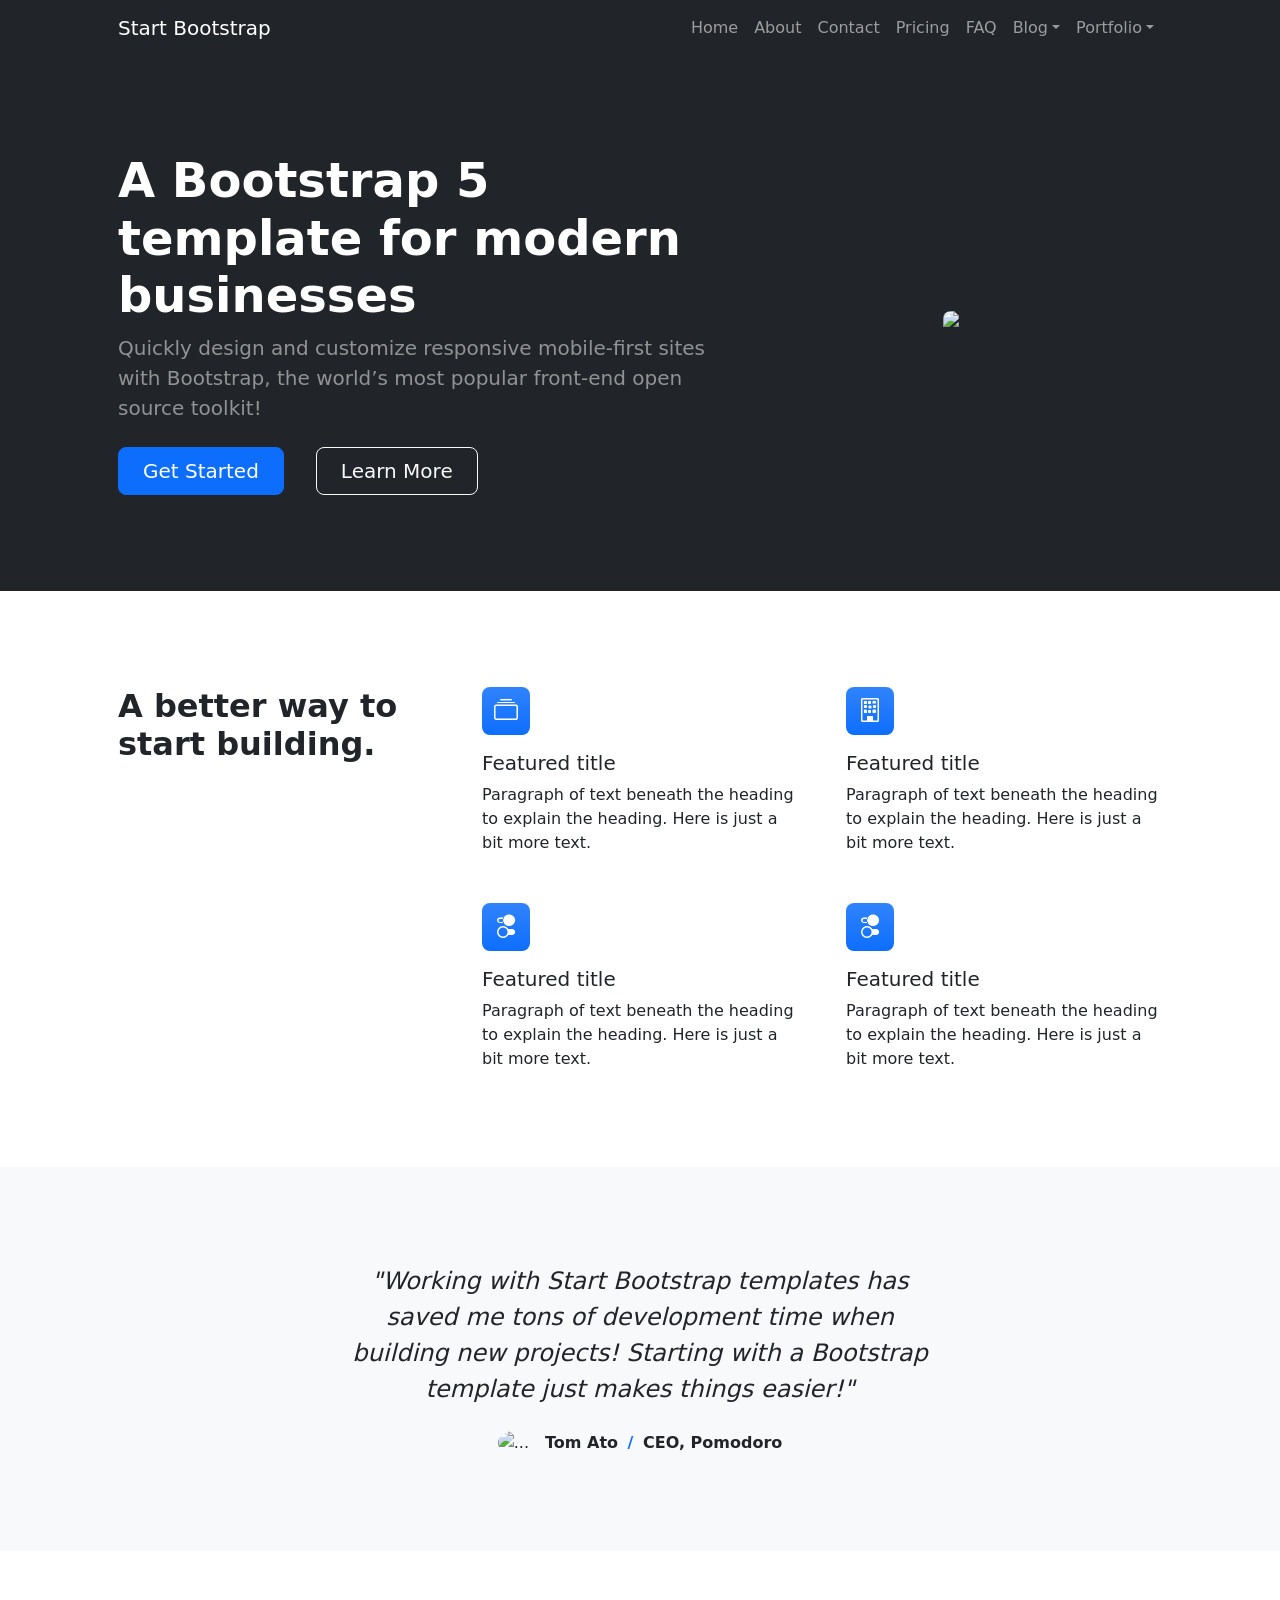
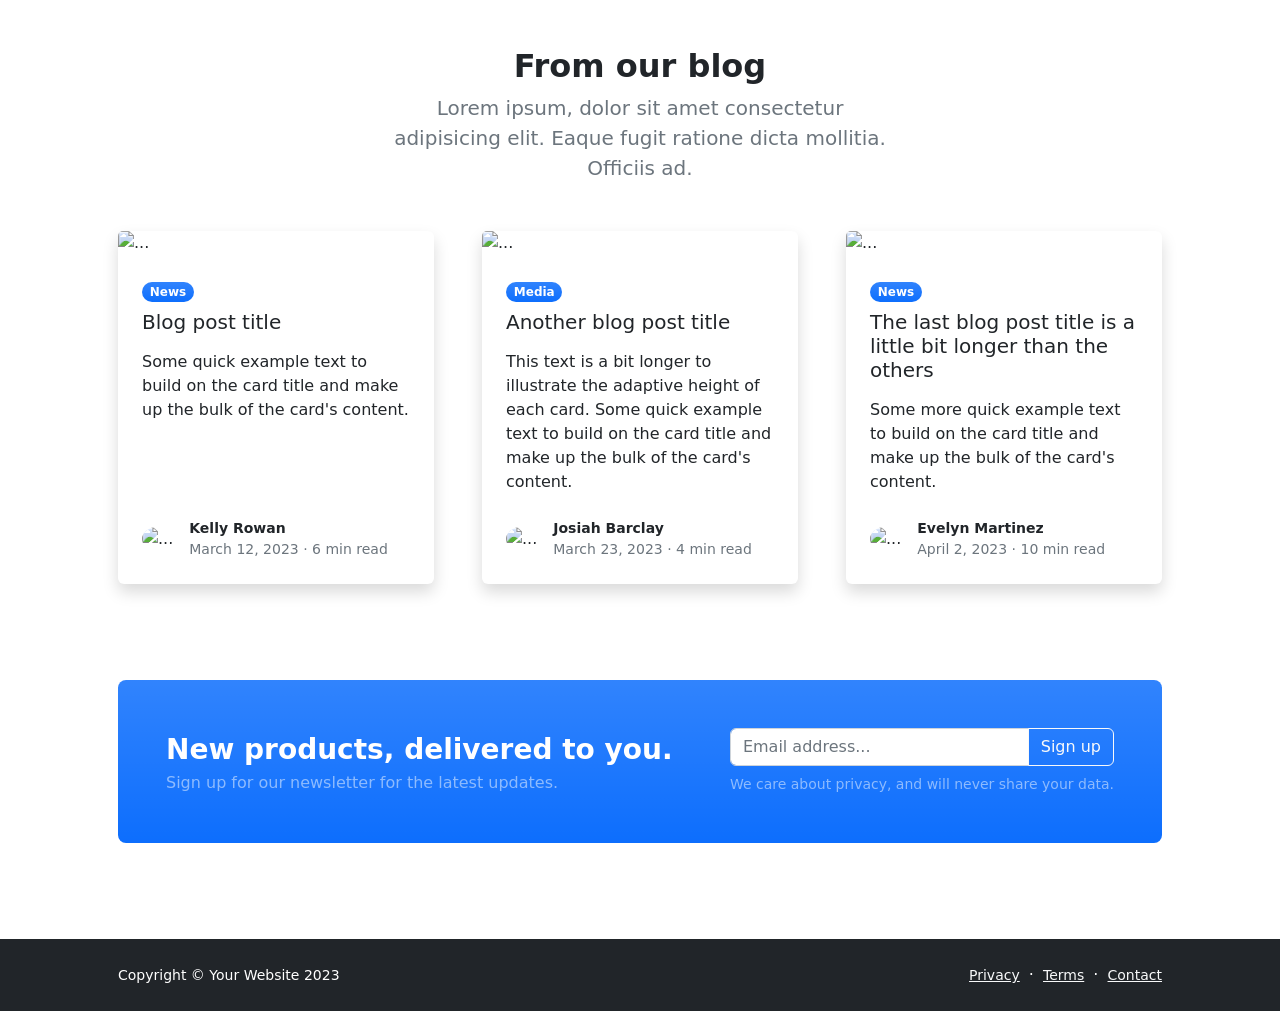
==== home.html @ 128ec5bf "menambahkan home.html" ====
<!DOCTYPE html>
<html lang="en">
    <head>
        <meta charset="utf-8" />
        <meta name="viewport" content="width=device-width, initial-scale=1, shrink-to-fit=no" />
        <meta name="description" content="" />
        <meta name="author" content="" />
        <title>Modern Business - Start Bootstrap Template</title>
        <!-- Favicon-->
        <link rel="icon" type="image/x-icon" href="assets/favicon.ico" />
        <!-- Bootstrap icons-->
        <link href="https://cdn.jsdelivr.net/npm/bootstrap-icons@1.5.0/font/bootstrap-icons.css" rel="stylesheet" />
        <!-- Core theme CSS (includes Bootstrap)-->
        <link href="home_view/styles.css" rel="stylesheet" />
    </head>
    <body class="d-flex flex-column h-100">
        <main class="flex-shrink-0">
            <!-- Navigation-->
            <nav class="navbar navbar-expand-lg navbar-dark bg-dark">
                <div class="container px-5">
                    <a class="navbar-brand" href="index.html">Start Bootstrap</a>
                    <button class="navbar-toggler" type="button" data-bs-toggle="collapse" data-bs-target="#navbarSupportedContent" aria-controls="navbarSupportedContent" aria-expanded="false" aria-label="Toggle navigation"><span class="navbar-toggler-icon"></span></button>
                    <div class="collapse navbar-collapse" id="navbarSupportedContent">
                        <ul class="navbar-nav ms-auto mb-2 mb-lg-0">
                            <li class="nav-item"><a class="nav-link" href="index.html">Home</a></li>
                            <li class="nav-item"><a class="nav-link" href="about.html">About</a></li>
                            <li class="nav-item"><a class="nav-link" href="contact.html">Contact</a></li>
                            <li class="nav-item"><a class="nav-link" href="pricing.html">Pricing</a></li>
                            <li class="nav-item"><a class="nav-link" href="faq.html">FAQ</a></li>
                            <li class="nav-item dropdown">
                                <a class="nav-link dropdown-toggle" id="navbarDropdownBlog" href="#" role="button" data-bs-toggle="dropdown" aria-expanded="false">Blog</a>
                                <ul class="dropdown-menu dropdown-menu-end" aria-labelledby="navbarDropdownBlog">
                                    <li><a class="dropdown-item" href="blog-home.html">Blog Home</a></li>
                                    <li><a class="dropdown-item" href="blog-post.html">Blog Post</a></li>
                                </ul>
                            </li>
                            <li class="nav-item dropdown">
                                <a class="nav-link dropdown-toggle" id="navbarDropdownPortfolio" href="#" role="button" data-bs-toggle="dropdown" aria-expanded="false">Portfolio</a>
                                <ul class="dropdown-menu dropdown-menu-end" aria-labelledby="navbarDropdownPortfolio">
                                    <li><a class="dropdown-item" href="portfolio-overview.html">Portfolio Overview</a></li>
                                    <li><a class="dropdown-item" href="portfolio-item.html">Portfolio Item</a></li>
                                </ul>
                            </li>
                        </ul>
                    </div>
                </div>
            </nav>
            <!-- Header-->
            <header class="bg-dark py-5">
                <div class="container px-5">
                    <div class="row gx-5 align-items-center justify-content-center">
                        <div class="col-lg-8 col-xl-7 col-xxl-6">
                            <div class="my-5 text-center text-xl-start">
                                <h1 class="display-5 fw-bolder text-white mb-2">A Bootstrap 5 template for modern businesses</h1>
                                <p class="lead fw-normal text-white-50 mb-4">Quickly design and customize responsive mobile-first sites with Bootstrap, the world’s most popular front-end open source toolkit!</p>
                                <div class="d-grid gap-3 d-sm-flex justify-content-sm-center justify-content-xl-start">
                                    <a class="btn btn-primary btn-lg px-4 me-sm-3" href="#features">Get Started</a>
                                    <a class="btn btn-outline-light btn-lg px-4" href="#!">Learn More</a>
                                </div>
                            </div>
                        </div>
                        <div class="col-xl-5 col-xxl-6 d-none d-xl-block text-center"><img class="img-fluid rounded-3 my-5" src="https://dummyimage.com/600x400/343a40/6c757d" alt="..." /></div>
                    </div>
                </div>
            </header>
            <!-- Features section-->
            <section class="py-5" id="features">
                <div class="container px-5 my-5">
                    <div class="row gx-5">
                        <div class="col-lg-4 mb-5 mb-lg-0"><h2 class="fw-bolder mb-0">A better way to start building.</h2></div>
                        <div class="col-lg-8">
                            <div class="row gx-5 row-cols-1 row-cols-md-2">
                                <div class="col mb-5 h-100">
                                    <div class="feature bg-primary bg-gradient text-white rounded-3 mb-3"><i class="bi bi-collection"></i></div>
                                    <h2 class="h5">Featured title</h2>
                                    <p class="mb-0">Paragraph of text beneath the heading to explain the heading. Here is just a bit more text.</p>
                                </div>
                                <div class="col mb-5 h-100">
                                    <div class="feature bg-primary bg-gradient text-white rounded-3 mb-3"><i class="bi bi-building"></i></div>
                                    <h2 class="h5">Featured title</h2>
                                    <p class="mb-0">Paragraph of text beneath the heading to explain the heading. Here is just a bit more text.</p>
                                </div>
                                <div class="col mb-5 mb-md-0 h-100">
                                    <div class="feature bg-primary bg-gradient text-white rounded-3 mb-3"><i class="bi bi-toggles2"></i></div>
                                    <h2 class="h5">Featured title</h2>
                                    <p class="mb-0">Paragraph of text beneath the heading to explain the heading. Here is just a bit more text.</p>
                                </div>
                                <div class="col h-100">
                                    <div class="feature bg-primary bg-gradient text-white rounded-3 mb-3"><i class="bi bi-toggles2"></i></div>
                                    <h2 class="h5">Featured title</h2>
                                    <p class="mb-0">Paragraph of text beneath the heading to explain the heading. Here is just a bit more text.</p>
                                </div>
                            </div>
                        </div>
                    </div>
                </div>
            </section>
            <!-- Testimonial section-->
            <div class="py-5 bg-light">
                <div class="container px-5 my-5">
                    <div class="row gx-5 justify-content-center">
                        <div class="col-lg-10 col-xl-7">
                            <div class="text-center">
                                <div class="fs-4 mb-4 fst-italic">"Working with Start Bootstrap templates has saved me tons of development time when building new projects! Starting with a Bootstrap template just makes things easier!"</div>
                                <div class="d-flex align-items-center justify-content-center">
                                    <img class="rounded-circle me-3" src="https://dummyimage.com/40x40/ced4da/6c757d" alt="..." />
                                    <div class="fw-bold">
                                        Tom Ato
                                        <span class="fw-bold text-primary mx-1">/</span>
                                        CEO, Pomodoro
                                    </div>
                                </div>
                            </div>
                        </div>
                    </div>
                </div>
            </div>
            <!-- Blog preview section-->
            <section class="py-5">
                <div class="container px-5 my-5">
                    <div class="row gx-5 justify-content-center">
                        <div class="col-lg-8 col-xl-6">
                            <div class="text-center">
                                <h2 class="fw-bolder">From our blog</h2>
                                <p class="lead fw-normal text-muted mb-5">Lorem ipsum, dolor sit amet consectetur adipisicing elit. Eaque fugit ratione dicta mollitia. Officiis ad.</p>
                            </div>
                        </div>
                    </div>
                    <div class="row gx-5">
                        <div class="col-lg-4 mb-5">
                            <div class="card h-100 shadow border-0">
                                <img class="card-img-top" src="https://dummyimage.com/600x350/ced4da/6c757d" alt="..." />
                                <div class="card-body p-4">
                                    <div class="badge bg-primary bg-gradient rounded-pill mb-2">News</div>
                                    <a class="text-decoration-none link-dark stretched-link" href="#!"><h5 class="card-title mb-3">Blog post title</h5></a>
                                    <p class="card-text mb-0">Some quick example text to build on the card title and make up the bulk of the card's content.</p>
                                </div>
                                <div class="card-footer p-4 pt-0 bg-transparent border-top-0">
                                    <div class="d-flex align-items-end justify-content-between">
                                        <div class="d-flex align-items-center">
                                            <img class="rounded-circle me-3" src="https://dummyimage.com/40x40/ced4da/6c757d" alt="..." />
                                            <div class="small">
                                                <div class="fw-bold">Kelly Rowan</div>
                                                <div class="text-muted">March 12, 2023 &middot; 6 min read</div>
                                            </div>
                                        </div>
                                    </div>
                                </div>
                            </div>
                        </div>
                        <div class="col-lg-4 mb-5">
                            <div class="card h-100 shadow border-0">
                                <img class="card-img-top" src="https://dummyimage.com/600x350/adb5bd/495057" alt="..." />
                                <div class="card-body p-4">
                                    <div class="badge bg-primary bg-gradient rounded-pill mb-2">Media</div>
                                    <a class="text-decoration-none link-dark stretched-link" href="#!"><h5 class="card-title mb-3">Another blog post title</h5></a>
                                    <p class="card-text mb-0">This text is a bit longer to illustrate the adaptive height of each card. Some quick example text to build on the card title and make up the bulk of the card's content.</p>
                                </div>
                                <div class="card-footer p-4 pt-0 bg-transparent border-top-0">
                                    <div class="d-flex align-items-end justify-content-between">
                                        <div class="d-flex align-items-center">
                                            <img class="rounded-circle me-3" src="https://dummyimage.com/40x40/ced4da/6c757d" alt="..." />
                                            <div class="small">
                                                <div class="fw-bold">Josiah Barclay</div>
                                                <div class="text-muted">March 23, 2023 &middot; 4 min read</div>
                                            </div>
                                        </div>
                                    </div>
                                </div>
                            </div>
                        </div>
                        <div class="col-lg-4 mb-5">
                            <div class="card h-100 shadow border-0">
                                <img class="card-img-top" src="https://dummyimage.com/600x350/6c757d/343a40" alt="..." />
                                <div class="card-body p-4">
                                    <div class="badge bg-primary bg-gradient rounded-pill mb-2">News</div>
                                    <a class="text-decoration-none link-dark stretched-link" href="#!"><h5 class="card-title mb-3">The last blog post title is a little bit longer than the others</h5></a>
                                    <p class="card-text mb-0">Some more quick example text to build on the card title and make up the bulk of the card's content.</p>
                                </div>
                                <div class="card-footer p-4 pt-0 bg-transparent border-top-0">
                                    <div class="d-flex align-items-end justify-content-between">
                                        <div class="d-flex align-items-center">
                                            <img class="rounded-circle me-3" src="https://dummyimage.com/40x40/ced4da/6c757d" alt="..." />
                                            <div class="small">
                                                <div class="fw-bold">Evelyn Martinez</div>
                                                <div class="text-muted">April 2, 2023 &middot; 10 min read</div>
                                            </div>
                                        </div>
                                    </div>
                                </div>
                            </div>
                        </div>
                    </div>
                    <!-- Call to action-->
                    <aside class="bg-primary bg-gradient rounded-3 p-4 p-sm-5 mt-5">
                        <div class="d-flex align-items-center justify-content-between flex-column flex-xl-row text-center text-xl-start">
                            <div class="mb-4 mb-xl-0">
                                <div class="fs-3 fw-bold text-white">New products, delivered to you.</div>
                                <div class="text-white-50">Sign up for our newsletter for the latest updates.</div>
                            </div>
                            <div class="ms-xl-4">
                                <div class="input-group mb-2">
                                    <input class="form-control" type="text" placeholder="Email address..." aria-label="Email address..." aria-describedby="button-newsletter" />
                                    <button class="btn btn-outline-light" id="button-newsletter" type="button">Sign up</button>
                                </div>
                                <div class="small text-white-50">We care about privacy, and will never share your data.</div>
                            </div>
                        </div>
                    </aside>
                </div>
            </section>
        </main>
        <!-- Footer-->
        <footer class="bg-dark py-4 mt-auto">
            <div class="container px-5">
                <div class="row align-items-center justify-content-between flex-column flex-sm-row">
                    <div class="col-auto"><div class="small m-0 text-white">Copyright &copy; Your Website 2023</div></div>
                    <div class="col-auto">
                        <a class="link-light small" href="#!">Privacy</a>
                        <span class="text-white mx-1">&middot;</span>
                        <a class="link-light small" href="#!">Terms</a>
                        <span class="text-white mx-1">&middot;</span>
                        <a class="link-light small" href="#!">Contact</a>
                    </div>
                </div>
            </div>
        </footer>
        <!-- Bootstrap core JS-->
        <script src="https://cdn.jsdelivr.net/npm/bootstrap@5.2.3/dist/js/bootstrap.bundle.min.js"></script>
        <!-- Core theme JS-->
        <script src="home_view/scripts.js"></script>
    </body>
</html>
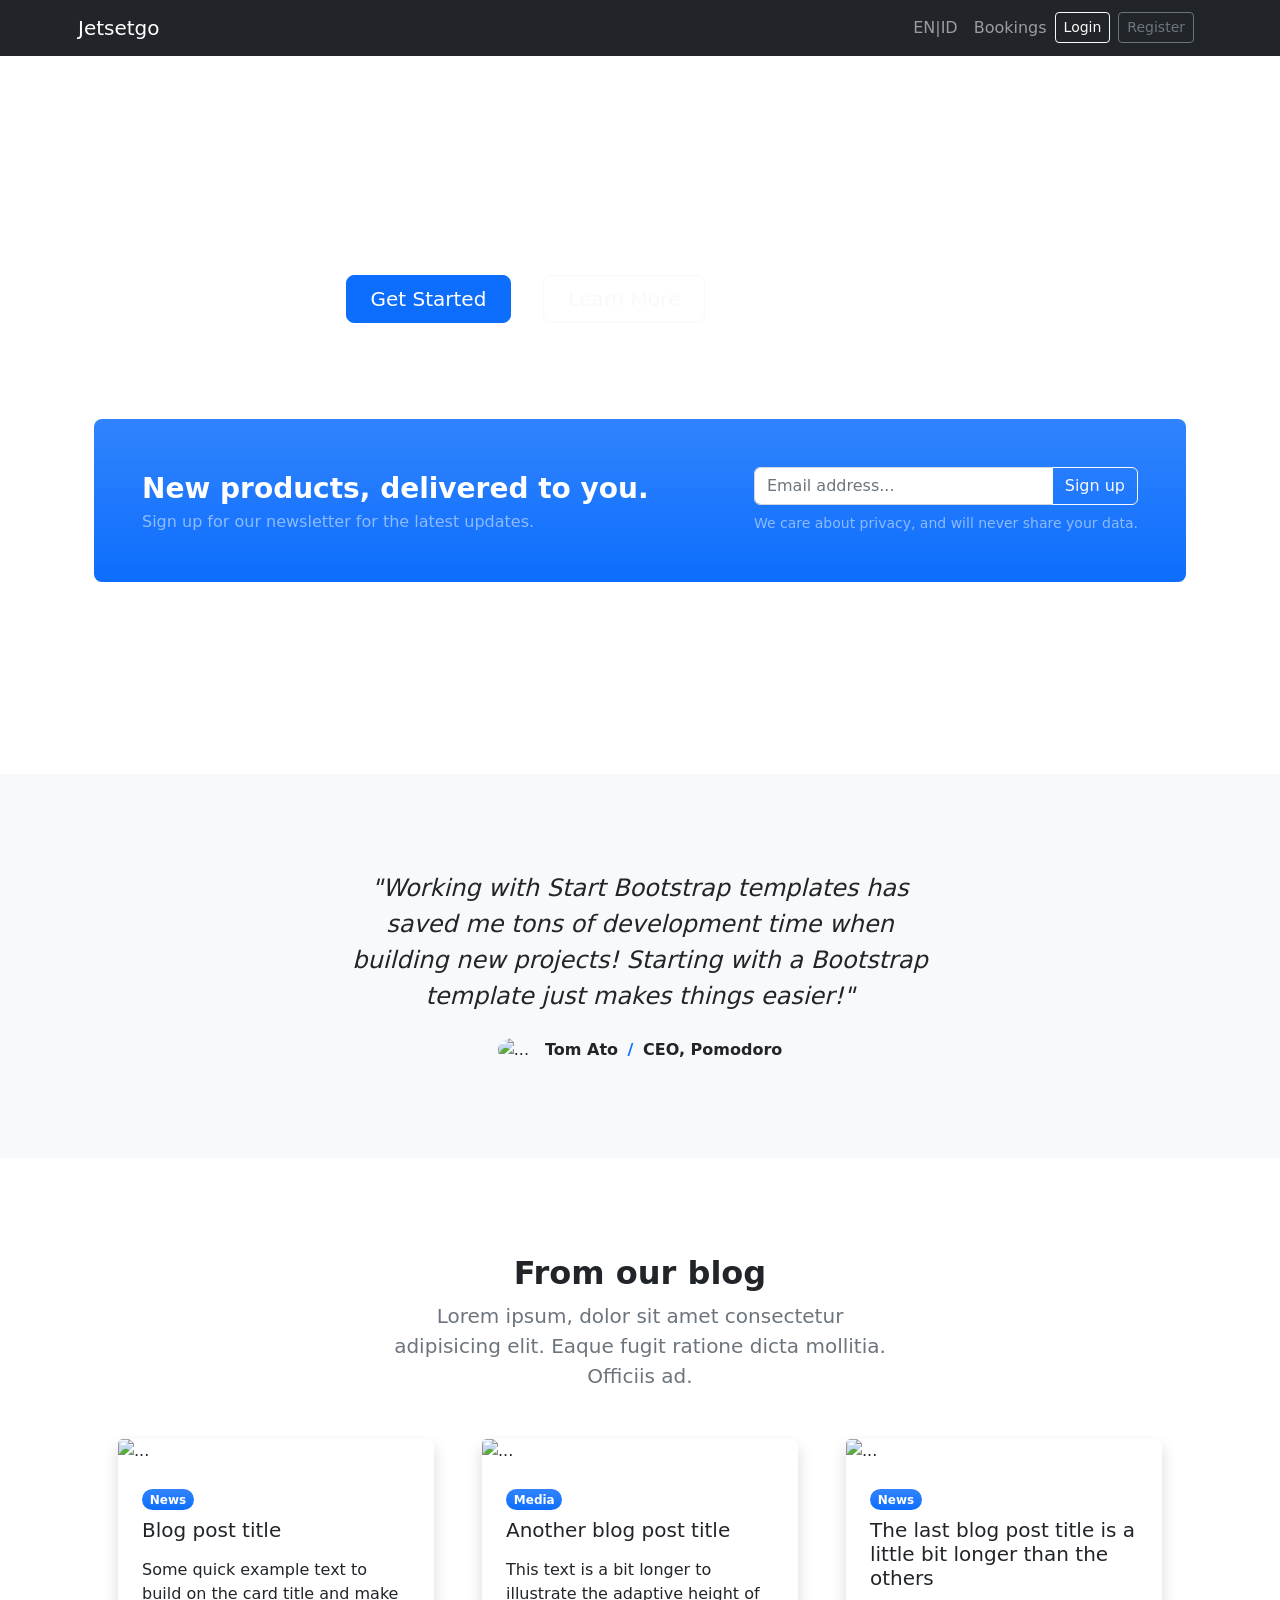
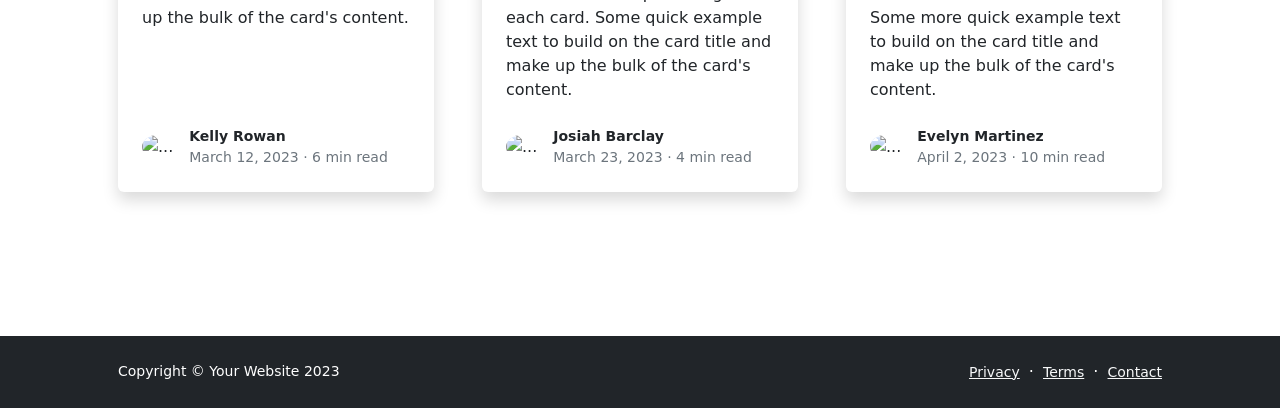
==== commit 923dd982: "FE" ====
--- a/home.html
+++ b/home.html
@@ -5,7 +5,7 @@
         <meta name="viewport" content="width=device-width, initial-scale=1, shrink-to-fit=no" />
         <meta name="description" content="" />
         <meta name="author" content="" />
-        <title>Modern Business - Start Bootstrap Template</title>
+        <title>jetsetgo</title>
         <!-- Favicon-->
         <link rel="icon" type="image/x-icon" href="assets/favicon.ico" />
         <!-- Bootstrap icons-->
@@ -17,82 +17,56 @@
         <main class="flex-shrink-0">
             <!-- Navigation-->
             <nav class="navbar navbar-expand-lg navbar-dark bg-dark">
-                <div class="container px-5">
-                    <a class="navbar-brand" href="index.html">Start Bootstrap</a>
+                <div class="container px-2">
+                    <a class="navbar-brand" href="index.html">Jetsetgo</a>
                     <button class="navbar-toggler" type="button" data-bs-toggle="collapse" data-bs-target="#navbarSupportedContent" aria-controls="navbarSupportedContent" aria-expanded="false" aria-label="Toggle navigation"><span class="navbar-toggler-icon"></span></button>
                     <div class="collapse navbar-collapse" id="navbarSupportedContent">
                         <ul class="navbar-nav ms-auto mb-2 mb-lg-0">
-                            <li class="nav-item"><a class="nav-link" href="index.html">Home</a></li>
-                            <li class="nav-item"><a class="nav-link" href="about.html">About</a></li>
-                            <li class="nav-item"><a class="nav-link" href="contact.html">Contact</a></li>
-                            <li class="nav-item"><a class="nav-link" href="pricing.html">Pricing</a></li>
-                            <li class="nav-item"><a class="nav-link" href="faq.html">FAQ</a></li>
-                            <li class="nav-item dropdown">
-                                <a class="nav-link dropdown-toggle" id="navbarDropdownBlog" href="#" role="button" data-bs-toggle="dropdown" aria-expanded="false">Blog</a>
-                                <ul class="dropdown-menu dropdown-menu-end" aria-labelledby="navbarDropdownBlog">
-                                    <li><a class="dropdown-item" href="blog-home.html">Blog Home</a></li>
-                                    <li><a class="dropdown-item" href="blog-post.html">Blog Post</a></li>
-                                </ul>
-                            </li>
-                            <li class="nav-item dropdown">
-                                <a class="nav-link dropdown-toggle" id="navbarDropdownPortfolio" href="#" role="button" data-bs-toggle="dropdown" aria-expanded="false">Portfolio</a>
-                                <ul class="dropdown-menu dropdown-menu-end" aria-labelledby="navbarDropdownPortfolio">
-                                    <li><a class="dropdown-item" href="portfolio-overview.html">Portfolio Overview</a></li>
-                                    <li><a class="dropdown-item" href="portfolio-item.html">Portfolio Item</a></li>
-                                </ul>
-                            </li>
+                            <!--nanti tambahin (href="index.html) di sebelah class, arahin ke html yg mau dilink-in-->
+                            <li class="nav-item"><a class="nav-link">EN|ID</a></li>
+                            <li class="nav-item"><a class="nav-link">Bookings</a></li>
+                            <li class="nav-item pt-1"><button class="btn btn-outline-light btn-abc btn-sm me-2" type="button">Login</button></li>
+                            <li class="nav-item pt-1"><button class="btn btn-outline-secondary btn-abc btn-sm me-2" type="button">Register</button></li>
                         </ul>
                     </div>
                 </div>
             </nav>
             <!-- Header-->
-            <header class="bg-dark py-5">
+            <header class="bg-abc py-5">
                 <div class="container px-5">
                     <div class="row gx-5 align-items-center justify-content-center">
                         <div class="col-lg-8 col-xl-7 col-xxl-6">
                             <div class="my-5 text-center text-xl-start">
-                                <h1 class="display-5 fw-bolder text-white mb-2">A Bootstrap 5 template for modern businesses</h1>
-                                <p class="lead fw-normal text-white-50 mb-4">Quickly design and customize responsive mobile-first sites with Bootstrap, the world’s most popular front-end open source toolkit!</p>
+                                <h1 class="display-5 fw-bolder text-white mb-2">Catch Your Dream Flight!</h1>
                                 <div class="d-grid gap-3 d-sm-flex justify-content-sm-center justify-content-xl-start">
                                     <a class="btn btn-primary btn-lg px-4 me-sm-3" href="#features">Get Started</a>
                                     <a class="btn btn-outline-light btn-lg px-4" href="#!">Learn More</a>
                                 </div>
                             </div>
                         </div>
-                        <div class="col-xl-5 col-xxl-6 d-none d-xl-block text-center"><img class="img-fluid rounded-3 my-5" src="https://dummyimage.com/600x400/343a40/6c757d" alt="..." /></div>
+
+                        <aside class="bg-primary bg-gradient rounded-3 p-4 p-sm-5 mt-5">
+                            <div class="d-flex align-items-center justify-content-between flex-column flex-xl-row text-center text-xl-start">
+                                <div class="mb-4 mb-xl-0">
+                                    <div class="fs-3 fw-bold text-white">New products, delivered to you.</div>
+                                    <div class="text-white-50">Sign up for our newsletter for the latest updates.</div>
+                                </div>
+                                <div class="ms-xl-4">
+                                    <div class="input-group mb-2">
+                                        <input class="form-control" type="text" placeholder="Email address..." aria-label="Email address..." aria-describedby="button-newsletter" />
+                                        <button class="btn btn-outline-light" id="button-newsletter" type="button">Sign up</button>
+                                    </div>
+                                    <div class="small text-white-50">We care about privacy, and will never share your data.</div>
+                                </div>
+                            </div>
+                        </aside>
                     </div>
                 </div>
             </header>
             <!-- Features section-->
             <section class="py-5" id="features">
                 <div class="container px-5 my-5">
-                    <div class="row gx-5">
-                        <div class="col-lg-4 mb-5 mb-lg-0"><h2 class="fw-bolder mb-0">A better way to start building.</h2></div>
-                        <div class="col-lg-8">
-                            <div class="row gx-5 row-cols-1 row-cols-md-2">
-                                <div class="col mb-5 h-100">
-                                    <div class="feature bg-primary bg-gradient text-white rounded-3 mb-3"><i class="bi bi-collection"></i></div>
-                                    <h2 class="h5">Featured title</h2>
-                                    <p class="mb-0">Paragraph of text beneath the heading to explain the heading. Here is just a bit more text.</p>
-                                </div>
-                                <div class="col mb-5 h-100">
-                                    <div class="feature bg-primary bg-gradient text-white rounded-3 mb-3"><i class="bi bi-building"></i></div>
-                                    <h2 class="h5">Featured title</h2>
-                                    <p class="mb-0">Paragraph of text beneath the heading to explain the heading. Here is just a bit more text.</p>
-                                </div>
-                                <div class="col mb-5 mb-md-0 h-100">
-                                    <div class="feature bg-primary bg-gradient text-white rounded-3 mb-3"><i class="bi bi-toggles2"></i></div>
-                                    <h2 class="h5">Featured title</h2>
-                                    <p class="mb-0">Paragraph of text beneath the heading to explain the heading. Here is just a bit more text.</p>
-                                </div>
-                                <div class="col h-100">
-                                    <div class="feature bg-primary bg-gradient text-white rounded-3 mb-3"><i class="bi bi-toggles2"></i></div>
-                                    <h2 class="h5">Featured title</h2>
-                                    <p class="mb-0">Paragraph of text beneath the heading to explain the heading. Here is just a bit more text.</p>
-                                </div>
-                            </div>
-                        </div>
-                    </div>
+            
                 </div>
             </section>
             <!-- Testimonial section-->
@@ -192,21 +166,6 @@
                         </div>
                     </div>
                     <!-- Call to action-->
-                    <aside class="bg-primary bg-gradient rounded-3 p-4 p-sm-5 mt-5">
-                        <div class="d-flex align-items-center justify-content-between flex-column flex-xl-row text-center text-xl-start">
-                            <div class="mb-4 mb-xl-0">
-                                <div class="fs-3 fw-bold text-white">New products, delivered to you.</div>
-                                <div class="text-white-50">Sign up for our newsletter for the latest updates.</div>
-                            </div>
-                            <div class="ms-xl-4">
-                                <div class="input-group mb-2">
-                                    <input class="form-control" type="text" placeholder="Email address..." aria-label="Email address..." aria-describedby="button-newsletter" />
-                                    <button class="btn btn-outline-light" id="button-newsletter" type="button">Sign up</button>
-                                </div>
-                                <div class="small text-white-50">We care about privacy, and will never share your data.</div>
-                            </div>
-                        </div>
-                    </aside>
                 </div>
             </section>
         </main>
